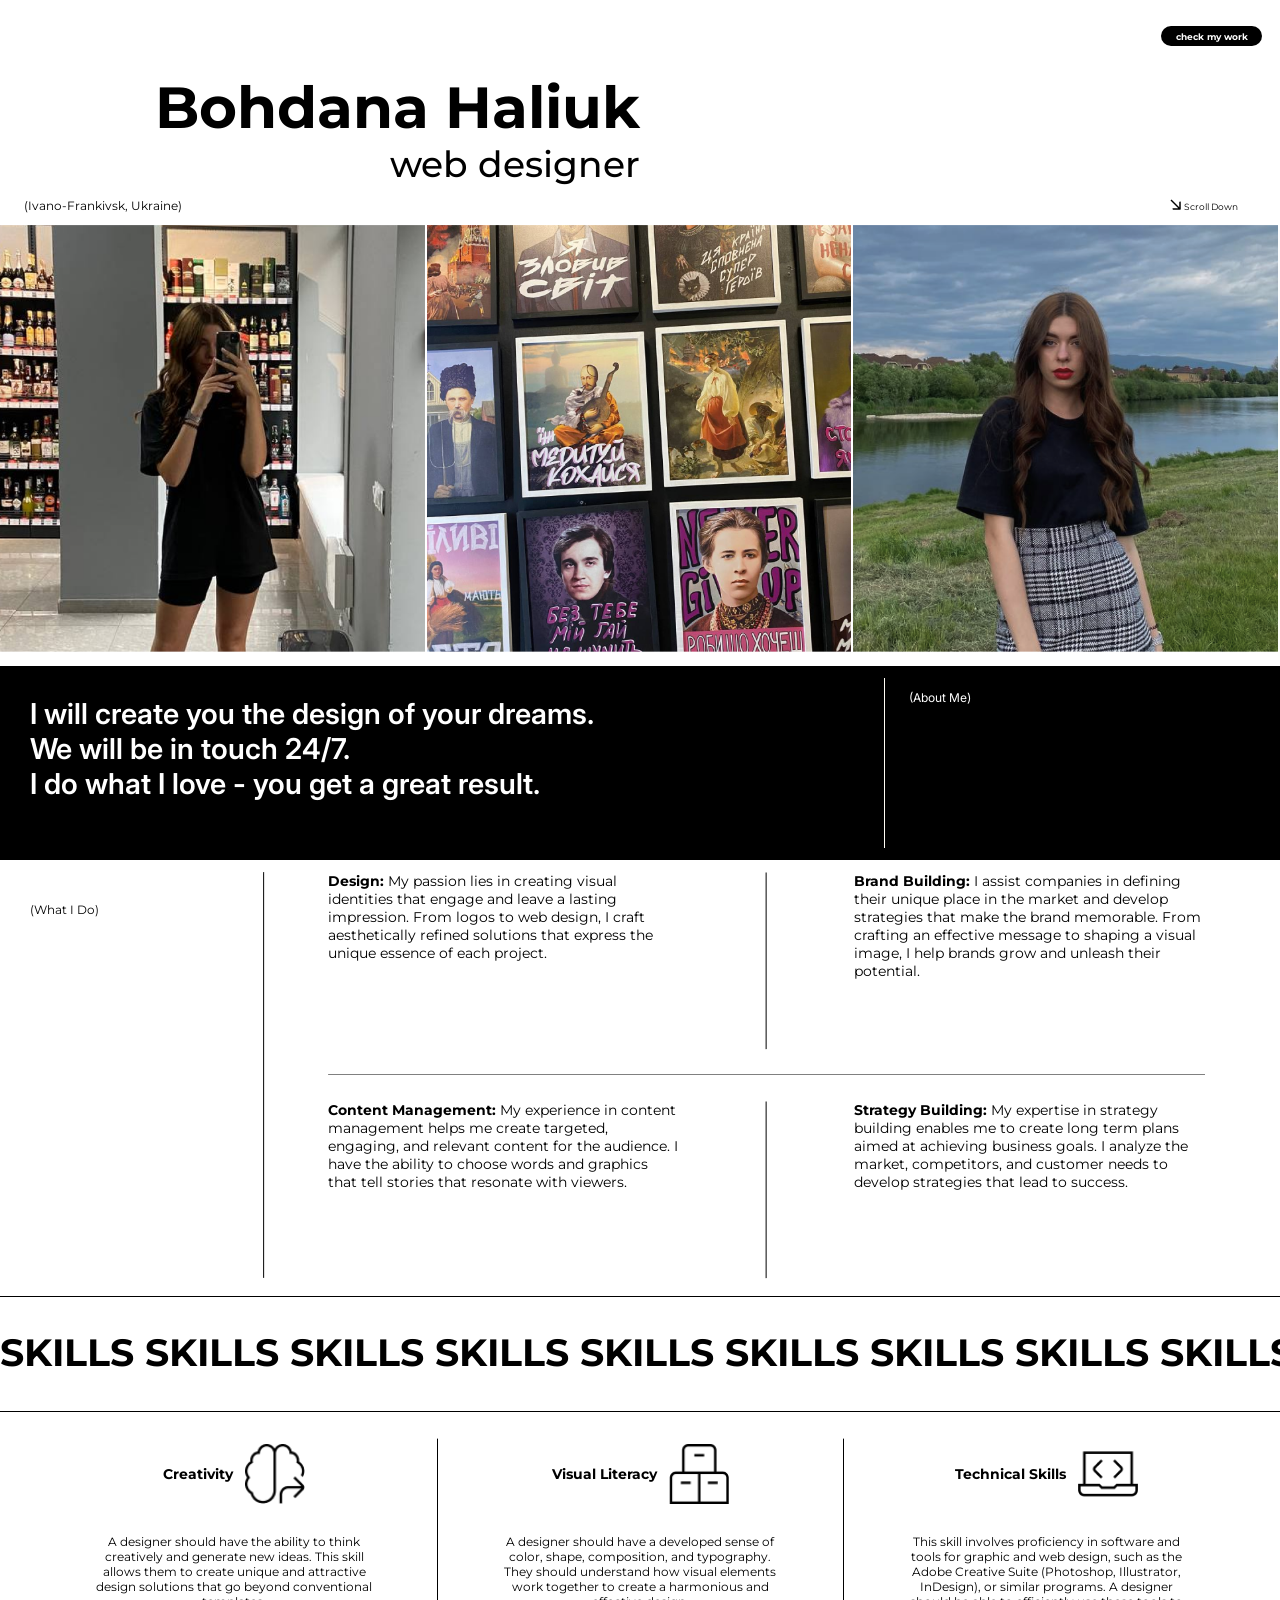
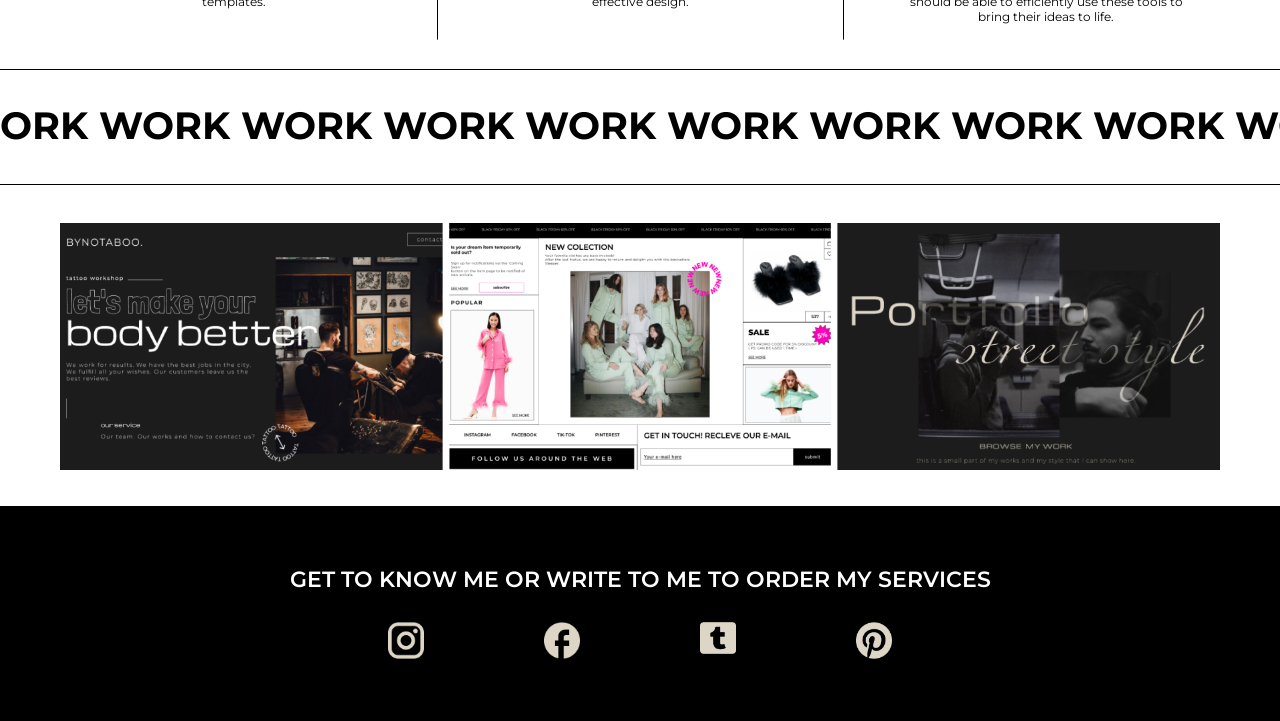
==== portfolioB/index.html @ 33852332 "portfolio first commit" ====
<!DOCTYPE html>
<html lang="en">
  <head>
    <meta charset="UTF-8" />
    <meta name="viewport" content="width=device-width, initial-scale=1.0" />
    <title>Document</title>
    <link
      href="https://fonts.googleapis.com/css2?family=Inter:wght@400;600&family=Montserrat:wght@400;500;600;700&display=swap"
      rel="stylesheet"
    />
    <link rel="stylesheet" href="./style.css" />
  </head>
  <body>
    <header>
      <a href="#work" class="check_btn">check my work</a>
    </header>
    <main>
      <section class="first_page">
        <div>
          <div class="title">Bohdana Haliuk</div>
          <div class="subtitle">web designer</div>
          <div class="bottom_row">
            <div class="location">(Ivano-Frankivsk, Ukraine)</div>
            <a href="#sp" class="scroll_btn">Scroll Down</a>
          </div>
        </div>
        <div class="photo_container">
          <img src="./img/Rectangle 1.png" alt="img1" />
          <img src="./img/Rectangle 2.png" id="img2" alt="img2" />
          <img src="./img/Rectangle 3.png" alt="img3" />
        </div>
        <div class="about_me">
          <div class="about_me_text">
            I will create you the design of your dreams. <br />We will be in
            touch 24/7. <br />
            I do what I love - you get a great result.
          </div>
          <img src="./img/Line 1.png" class="v_line" alt="" />
          <div class="about_me_title">(About Me)</div>
        </div>
      </section>
      <section class="second_page" id="sp">
        <div class="container_pg2">
          <div class="what_i_do">(What I Do)</div>
          <img src="./img/Line 3.png" alt="" />
          <div class="wid_text_box">
            <div class="wid_tb_row_1">
              <div class="row_text">
                <span>Design:</span> My passion lies in creating visual
                identities that engage and leave a lasting impression. From
                logos to web design, I craft aesthetically refined solutions
                that express the unique essence of each project.
              </div>
              <img src="./img/Line 5.png" alt="" />
              <div class="row_text">
                <span>Brand Building:</span> I assist companies in defining
                their unique place in the market and develop strategies that
                make the brand memorable. From crafting an effective message to
                shaping a visual image, I help brands grow and unleash their
                potential.
              </div>
            </div>
            <img src="./img/Line 4.png" class="line4" alt="" />
            <div class="wid_tb_row_2">
              <div class="row_text">
                <span>Content Management:</span> My experience in content
                management helps me create targeted, engaging, and relevant
                content for the audience. I have the ability to choose words and
                graphics that tell stories that resonate with viewers.
              </div>
              <img src="./img/Line 5.png" alt="" />
              <div class="row_text">
                <span>Strategy Building:</span> My expertise in strategy
                building enables me to create long term plans aimed at achieving
                business goals. I analyze the market, competitors, and customer
                needs to develop strategies that lead to success.
              </div>
            </div>
          </div>
        </div>
        <img src="./img/Line 7.png" class="line7" alt="" />
      </section>
      <section class="third_page">
        <div class="word_line">
          SKILLS SKILLS SKILLS SKILLS SKILLS SKILLS SKILLS SKILLS SKILLS SKILLS
          SKILLS SKILLS
        </div>
        <img src="./img/Line 7.png" class="line7" alt="" />
        <div class="container_pg3">
          <div class="card">
            <div class="card_title" id="ct1">Creativity</div>
            <div class="card_text">
              A designer should have the ability to think creatively and
              generate new ideas. This skill allows them to create unique and
              attractive design solutions that go beyond conventional templates.
            </div>
          </div>
          <img src="./img/Line 10.png" alt="" />
          <div class="card">
            <div class="card_title" id="ct2">Visual Literacy</div>
            <div class="card_text">
              A designer should have a developed sense of color, shape,
              composition, and typography. They should understand how visual
              elements work together to create a harmonious and effective
              design.
            </div>
          </div>
          <img src="./img/Line 10.png" alt="" />
          <div class="card">
            <div class="card_title" id="ct3">Technical Skills</div>
            <div class="card_text">
              This skill involves proficiency in software and tools for graphic
              and web design, such as the Adobe Creative Suite (Photoshop,
              Illustrator, InDesign), or similar programs. A designer should be
              able to efficiently use these tools to bring their ideas to life.
            </div>
          </div>
        </div>
        <img src="./img/Line 7.png" class="line7" alt="" />
      </section>
      <section class="last_page">
        <div class="word_line">
          ORK WORK WORK WORK WORK WORK WORK WORK WORK WORK WORK WORK WORK WORK
        </div>
        <img src="./img/Line 7.png" class="line7" alt="" />
        <div class="container_pg4" id="work">
          <img src="./img/Rectangle 4.png" alt="" />
          <img src="./img/Rectangle 5.png" alt="" />
          <img src="./img/Rectangle 6.png" alt="" />
        </div>
      </section>
    </main>
    <footer>
      <div class="footer_title">
        Get to know me or write to me to order my services
      </div>
      <ul class="footer_list">
        <li>
          <a href="https://www.instagram.com/"
            ><img src="./img/Vector.png" alt=""
          /></a>
        </li>
        <li>
          <a href="https://www.facebook.com/"
            ><img src="./img/Vector-2.png" alt=""
          /></a>
        </li>
        <li>
          <a href="https://www.tumblr.com/"
            ><img src="./img/Vector-3.png" alt=""
          /></a>
        </li>
        <li>
          <a href="https://www.pinterest.com/"
            ><img src="./img/Vector-4.png" alt=""
          /></a>
        </li>
      </ul>
    </footer>
  </body>
</html>
---- portfolioB/style.css ----
html {
  font-size: 6px;
  font-family: Montserrat;
  font-weight: 400;
  scroll-behavior: smooth;
}

body {
  width: 100%;
}

* {
  box-sizing: border-box;
  margin: 0;
  padding: 0;
}

a {
  text-decoration: none;
  color: white;
}

header {
  height: 8vh;
  padding: 0 3rem;
  display: flex;
  justify-content: end;
  align-items: center;
}

.check_btn {
  border-radius: 15px;
  padding: 0.7rem 2.4rem;
  background-color: black;
  font-weight: 700;
  font-size: 1.5rem;
}

.title {
  width: 50%;
  text-align: end;
  font-size: 9.6rem;
  font-weight: 700;
}

.subtitle {
  width: 50%;
  font-size: 6rem;
  font-weight: 500;
  text-align: end;
}

.bottom_row {
  padding: 2rem 4rem;
  font-size: 2rem;
  display: flex;
  justify-content: space-between;
  align-items: center;
}

a.scroll_btn {
  font-size: 1.5rem;
  color: black;
  margin-right: 3rem;
}

a.scroll_btn::before {
  content: url(./img/Arrow\ 1.png);
  margin-right: 3px;
}

.photo_container {
  width: 100%;
}

.photo_container img {
  width: 33.17%;
  min-width: 250px;
  margin-bottom: 2rem;
  /* margin: 4.5rem 0; */
}

/* #img2{
  width: 33.5%;
} */

.about_me {
  display: flex;
  padding: 2rem 5rem;
  background-color: black;
  color: white;
}

.about_me_text {
  font-size: 4.8rem;
  width: 70%;
  font-family: Inter;
  font-weight: 600;
  padding: 3rem 0;
}

.about_me_title {
  font-size: 2rem;
  font-family: Inter;
  width: 20%;
  padding-left: 4rem;
  padding-top: 2rem;
}

.container_pg2 {
  display: flex;
  padding: 2rem;
  height: fit-content;
}

.wid_text_box {
  width: 70%;
  margin: 0 5%;
}

.wid_text_box > div {
  display: flex;
  justify-content: space-between;
}

.row_text {
  width: 40%;
  font-size: 2.4rem;
}

.line4 {
  width: 100%;
  margin: 4rem 0;
}

.what_i_do {
  width: 20%;
  font-size: 2rem;
  padding: 5rem 0 0 3rem;
}

.line3 {
  height: 70%;
}

.row_text > span {
  font-weight: 700;
}

.line7 {
  width: 100%;
}

.word_line {
  width: 100%;
  display: block;
  overflow: hidden;
  font-size: 6.4rem;
  font-weight: 700;
  margin: 5rem 0;
  text-wrap: nowrap;
}

.container_pg3 {
  display: flex;
  justify-content: space-between;
  padding: 4rem 10rem;
}
.card {
  width: 30%;
  text-align: center;
  padding: 1rem 5rem;
}
.card_title {
  font-size: 2.4rem;
  font-weight: 700;
  margin-bottom: 5rem;
  display: flex;
  align-items: center;
  justify-content: center;
}
.card_text {
  font-size: 2rem;
}

#ct1::after {
  background-image: url("./img/creative_icon.png");
  background-size: 60px 60px;
  display: inline-block;
  width: 60px;
  height: 60px;
  content: "";
  margin-left: 2rem;
}

#ct2::after {
  background-image: url("./img/visual_icon.png");
  background-size: 60px 60px;
  display: inline-block;
  width: 60px;
  height: 60px;
  content: "";
  margin-left: 2rem;
}

#ct3::after {
  background-image: url("./img/technical_icon.png");
  background-size: 60px 60px;
  display: inline-block;
  width: 60px;
  height: 60px;
  content: "";
  margin-left: 2rem;
}

.container_pg4 {
  display: flex;
  justify-content: space-between;
  padding: 6rem 10rem;
}

.container_pg4 > img {
  width: 33%;
}

footer {
  background-color: black;
  padding: 10rem 20rem;
  color: white;
}

.footer_title {
  font-size: 3.6rem;
  font-weight: 600;
  text-transform: uppercase;
  text-align: center;
}

.footer_list {
  list-style-type: none;
  display: flex;
  width: 60%;
  justify-content: space-around;
  margin: 0 auto;
  padding: 5rem 0 0 0;
}

.footer_list img {
  width: 6rem;
  transition: all 0.3s linear;
}

.footer_list img:hover {
  width: 7rem;
}

@media screen and (min-width: 1400px) {
  html {
    font-size: 8px;
  }
}

@media screen and (max-width: 768px) {
  html {
    font-size: 3px;
  }

  .check_btn {
    font-size: 2rem;
  }

  .title {
    width: 60%;
    font-size: 7rem;
  }

  .subtitle {
    width: 60%;
    font-size: 4.5rem;
  }

  .location {
    font-size: 3rem;
  }

  a.scroll_btn {
    font-size: 3rem;
  }

  .photo_container img {
    min-width: 0;
  }

  .about_me {
    height: 20vh;
  }

  .about_me_text {
    font-size: 3.5rem;
    padding: 5rem;
  }

  .v_line {
    height: 80%;
    margin: auto 0;
  }

  .about_me_title {
    padding-top: 5rem;
  }

  .container_pg2 {
    height: 47vh;
    padding: 5rem 2rem;
  }

  .wid_text_box{
    margin: auto 5%;
  }

  .wid_text_box > div {
    flex-direction: column;
  }

  .wid_text_box > div > img {
    height: 1px;
    margin: 4rem 0;
  }

  .row_text {
    width: 100%;
    margin: 0 auto;
  }

  .container_pg2 > img {
    height: 70%;
    margin: auto 0;
  }

  .what_i_do {
    padding: 0;
    margin: auto 0;
    padding-left: 3rem;
    font-size: 2.5rem;
  }

  .container_pg3 {
    flex-direction: column;
  }

  .container_pg3 > img {
    height: 1px;
    margin: 3rem 0;
  }

  .card {
    width: 100%;
  }

  .line7 {
    width: 80%;
    margin: 0 10%;
  }

  .container_pg4 {
    flex-direction: column;
  }

  .container_pg4 > img {
    width: 60%;
    margin: 2rem auto;
  }

  #ct1::after {
    background-size: 20px 20px;
    width: 20px;
    height: 20px;
  }

  #ct2::after {
    background-size: 20px 20px;
    width: 20px;
    height: 20px;
  }

  #ct3::after {
    background-size: 20px 20px;
    width: 20px;
    height: 20px;
  }
}
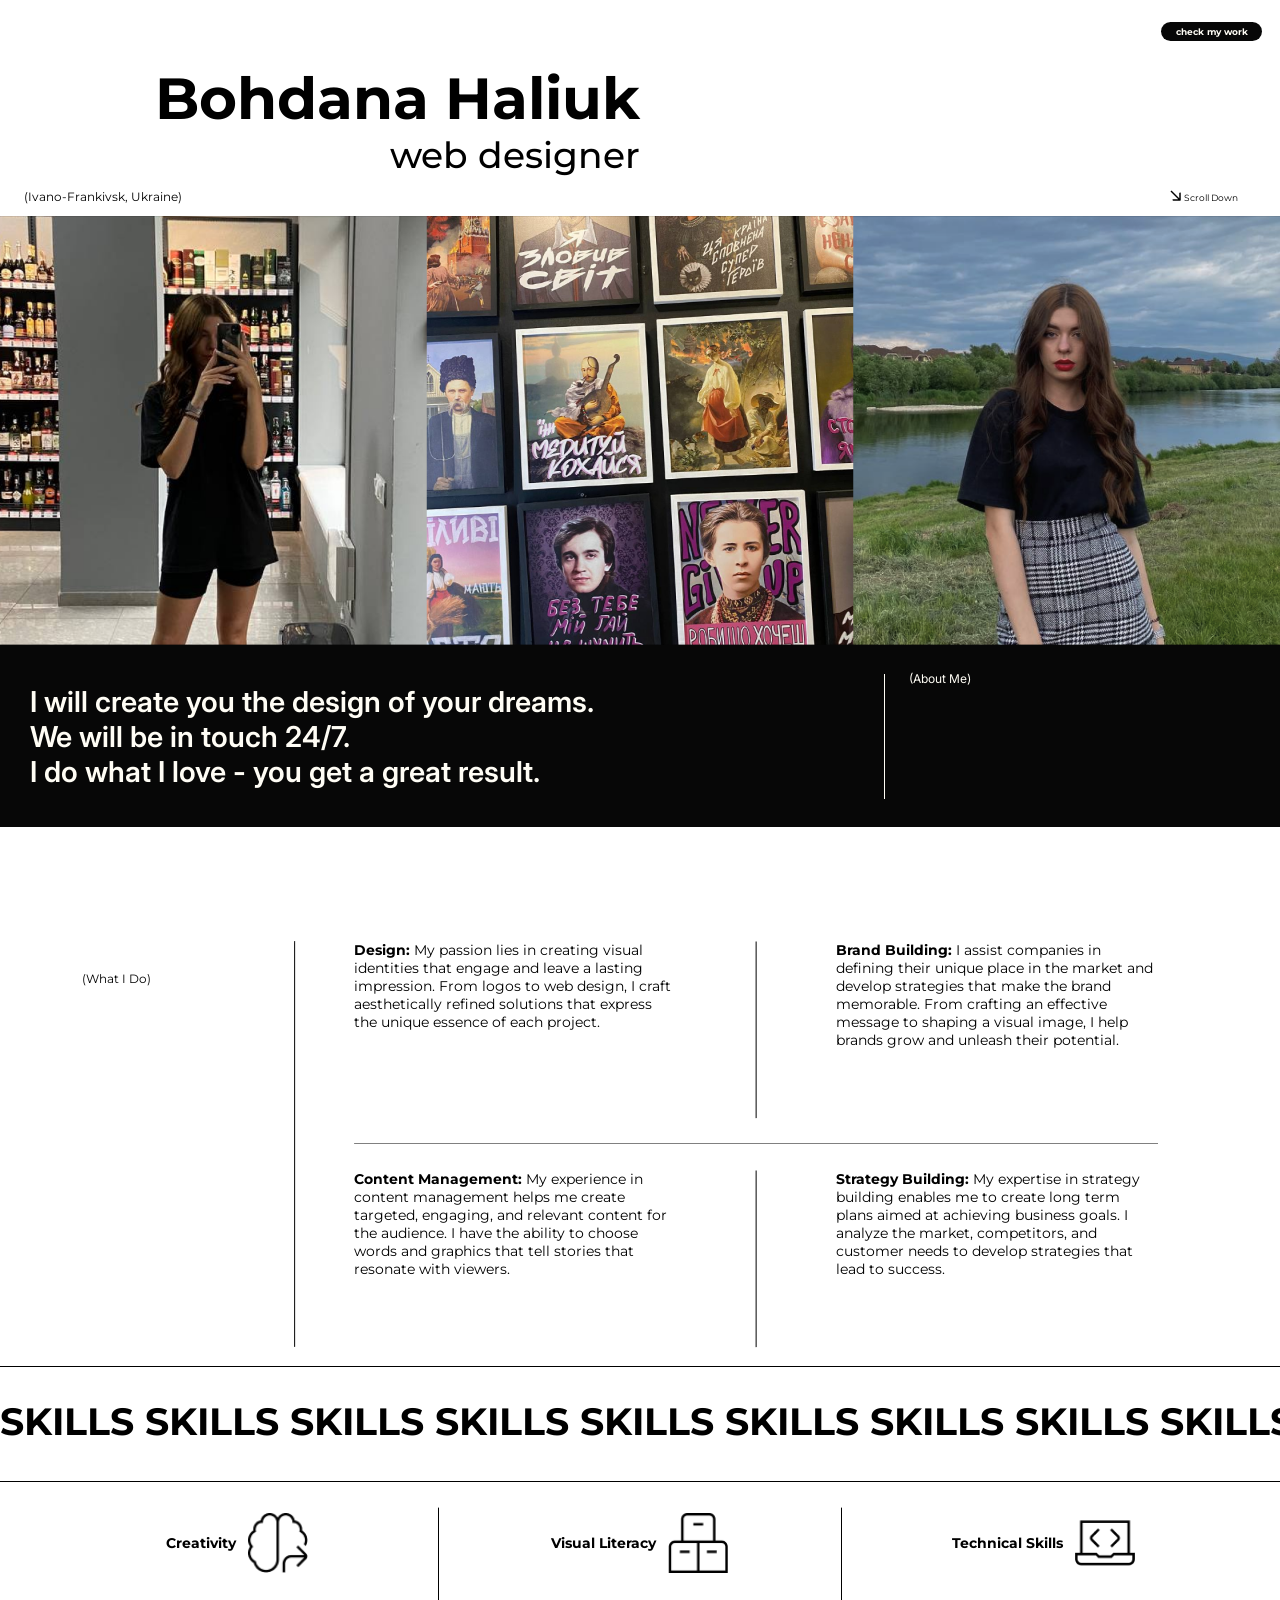
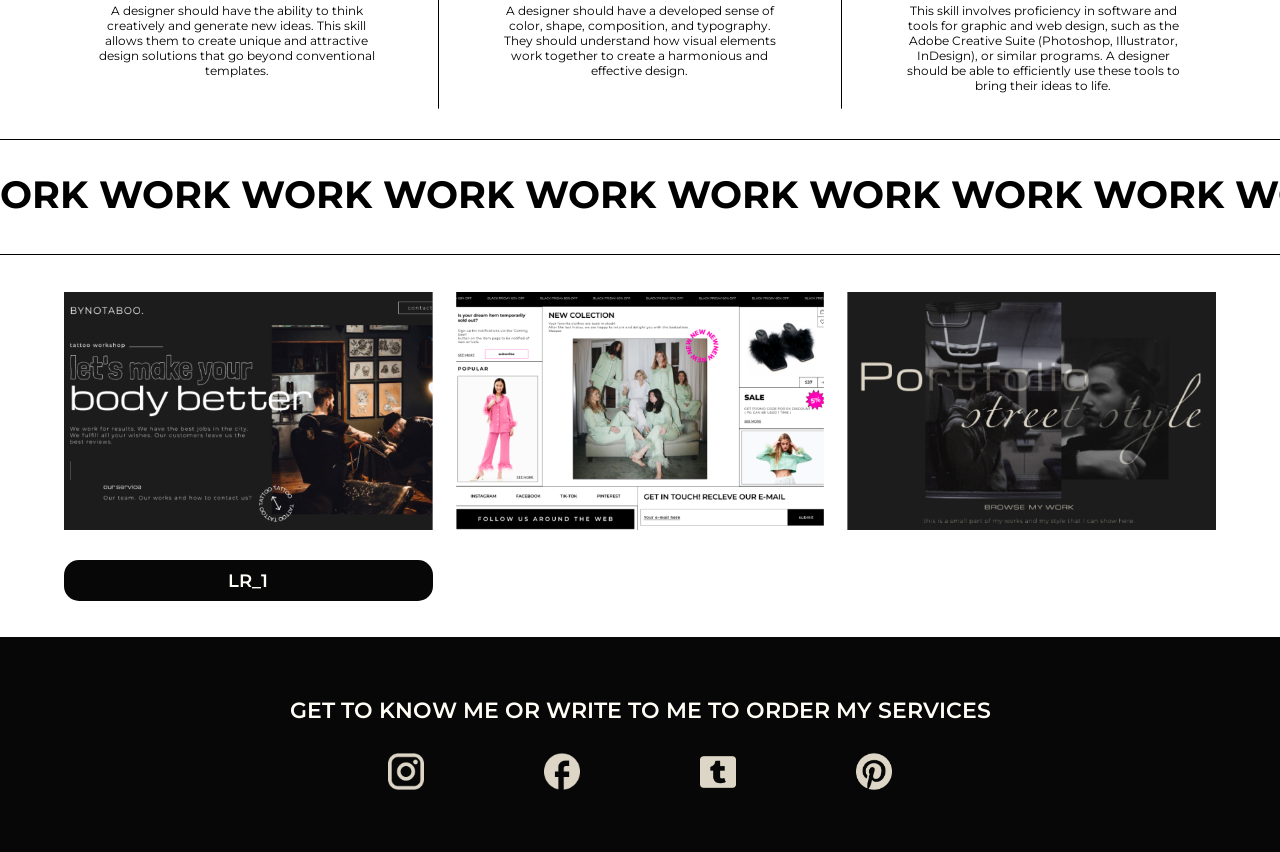
==== commit 23c40038: "portfolio commit 2" ====
--- a/portfolioB/index.html
+++ b/portfolioB/index.html
@@ -25,9 +25,7 @@
           </div>
         </div>
         <div class="photo_container">
-          <img src="./img/Rectangle 1.png" alt="img1" />
-          <img src="./img/Rectangle 2.png" id="img2" alt="img2" />
-          <img src="./img/Rectangle 3.png" alt="img3" />
+          <img src="./img/Photo.png" alt="" />
         </div>
         <div class="about_me">
           <div class="about_me_text">
@@ -40,6 +38,7 @@
         </div>
       </section>
       <section class="second_page" id="sp">
+        <img src="./img/Line 7.png" class="line7" id="mobile_line" alt="" />
         <div class="container_pg2">
           <div class="what_i_do">(What I Do)</div>
           <img src="./img/Line 3.png" alt="" />
@@ -124,9 +123,31 @@
         </div>
         <img src="./img/Line 7.png" class="line7" alt="" />
         <div class="container_pg4" id="work">
-          <img src="./img/Rectangle 4.png" alt="" />
-          <img src="./img/Rectangle 5.png" alt="" />
-          <img src="./img/Rectangle 6.png" alt="" />
+          <div>
+            <img src="./img/Rectangle 4.png" alt="" />
+            <img src="./img/Rectangle 5.png" alt="" />
+            <img src="./img/Rectangle 6.png" alt="" />
+          </div>
+          <div class="work_list_box">
+            <div class="topnav">
+              <a href="#home" class="work_name">LR_1</a>
+              <div id="myLinks">
+                <a href="https://bogdanahliuk.github.io/LR1/1.html">LR 1.1</a>
+                <a href="https://bogdanahliuk.github.io/LR1/2.html">LR 1.2</a>
+                <a href="https://bogdanahliuk.github.io/LR1/3.html">LR 1.3</a>
+                <a href="https://bogdanahliuk.github.io/LR1/4.html">LR 1.4</a>
+                <a href="https://bogdanahliuk.github.io/LR1/5.html">LR 1.5</a>
+                <a href="https://bogdanahliuk.github.io/LR1/6.html">LR 1.6</a>
+                <a href="https://bogdanahliuk.github.io/LR1/7.html">LR 1.7</a>
+                <a href="https://bogdanahliuk.github.io/LR1/8.html">LR 1.8</a>
+              </div>
+              <a
+                href="javascript:void(0);"
+                class="icon"
+                onclick="myFunction()"
+              ></a>
+            </div>
+          </div>
         </div>
       </section>
     </main>
@@ -157,5 +178,6 @@
         </li>
       </ul>
     </footer>
+    <script src="./script.js"></script>
   </body>
-</html>+</html>
--- a/portfolioB/style.css
+++ b/portfolioB/style.css
@@ -17,21 +17,25 @@
 
 a {
   text-decoration: none;
-  color: white;
+  color: #fffdf5;
 }
 
 header {
-  height: 8vh;
+  height: 7vh;
   padding: 0 3rem;
   display: flex;
   justify-content: end;
   align-items: center;
+}
+
+.first_page {
+  height: 92vh;
 }
 
 .check_btn {
   border-radius: 15px;
   padding: 0.7rem 2.4rem;
-  background-color: black;
+  background-color: #070707;
   font-weight: 700;
   font-size: 1.5rem;
 }
@@ -71,12 +75,14 @@
 
 .photo_container {
   width: 100%;
+  background-color: #070707;
+  max-height: 55vh;
+  overflow: hidden;
 }
 
 .photo_container img {
-  width: 33.17%;
+  width: 100%;
   min-width: 250px;
-  margin-bottom: 2rem;
   /* margin: 4.5rem 0; */
 }
 
@@ -87,8 +93,9 @@
 .about_me {
   display: flex;
   padding: 2rem 5rem;
-  background-color: black;
-  color: white;
+  background-color: #070707;
+  color: #fffdf5;
+  height: 20vh;
 }
 
 .about_me_text {
@@ -97,6 +104,7 @@
   font-family: Inter;
   font-weight: 600;
   padding: 3rem 0;
+  margin: auto 0;
 }
 
 .about_me_title {
@@ -107,10 +115,16 @@
   padding-top: 2rem;
 }
 
+.v_line {
+  height: 80%;
+  margin: auto 0;
+}
+
 .container_pg2 {
   display: flex;
-  padding: 2rem;
+  padding: 2rem 5%;
   height: fit-content;
+  margin-top: 5rem;
 }
 
 .wid_text_box {
@@ -149,6 +163,10 @@
 
 .line7 {
   width: 100%;
+}
+
+#mobile_line {
+  opacity: 0;
 }
 
 .word_line {
@@ -164,7 +182,7 @@
 .container_pg3 {
   display: flex;
   justify-content: space-between;
-  padding: 4rem 10rem;
+  padding: 4rem 5%;
 }
 .card {
   width: 30%;
@@ -214,19 +232,23 @@
 }
 
 .container_pg4 {
+  padding: 6rem 5%;
+}
+
+.container_pg4 > div {
+  width: 100%;
   display: flex;
   justify-content: space-between;
-  padding: 6rem 10rem;
-}
-
-.container_pg4 > img {
-  width: 33%;
+}
+
+.container_pg4 img {
+  width: 32%;
 }
 
 footer {
-  background-color: black;
+  background-color: #070707;
   padding: 10rem 20rem;
-  color: white;
+  color: #fffdf5;
 }
 
 .footer_title {
@@ -241,6 +263,7 @@
   display: flex;
   width: 60%;
   justify-content: space-around;
+  align-items: center;
   margin: 0 auto;
   padding: 5rem 0 0 0;
 }
@@ -254,9 +277,87 @@
   width: 7rem;
 }
 
-@media screen and (min-width: 1400px) {
+/* The container must be positioned relative: */
+.custom-select {
+  position: relative;
+  font-family: Arial;
+}
+
+.custom-select select {
+  display: none; /*hide original SELECT element: */
+}
+
+.select-selected {
+  background-color: #070707;
+}
+
+.work_list_box {
+  margin-top: 5rem;
+}
+
+.topnav {
+  width: 32%;
+  overflow: hidden;
+  background-color: #070707;
+  position: relative;
+  z-index: 2;
+  border-radius: 15px;
+}
+
+/* Hide the links inside the navigation menu (except for logo/home) */
+.topnav #myLinks {
+  display: none;
+  position: relative;
+  z-index: 10;
+}
+
+/* Style navigation menu links */
+.topnav a {
+  color: #fffdf5;
+  padding: 1.6rem 0.9rem;
+  text-decoration: none;
+  font-size: 3rem;
+  display: block;
+  font-weight: 600;
+}
+
+/* Style the hamburger menu */
+.topnav a.icon {
+  background: transparent;
+  display: block;
+  position: absolute;
+  right: 0;
+  top: 0;
+  width: 100%;
+  height: 100%;
+  padding-top: 0.5rem;
+  padding-bottom: 0.5rem;
+}
+
+.topnav a.icon img {
+  width: 1.4rem;
+  height: 1.4rem;
+}
+
+/* Style the active link (or home/logo) */
+.work_name {
+  background-color: #070707;
+  color: #fffdf5;
+  text-align: center;
+}
+
+#myLinks a:hover {
+  background-color: #fffdf5;
+  color: #070707;
+  border: 1px solid #070707;
+}
+
+@media screen and (min-width: 1500px) {
   html {
-    font-size: 8px;
+    font-size: 7px;
+  }
+  header {
+    height: 8vh;
   }
 }
 
@@ -292,7 +393,7 @@
   }
 
   .about_me {
-    height: 20vh;
+    height: 10vh;
   }
 
   .about_me_text {
@@ -311,10 +412,10 @@
 
   .container_pg2 {
     height: 47vh;
-    padding: 5rem 2rem;
-  }
-
-  .wid_text_box{
+    padding: 5rem 5%;
+  }
+
+  .wid_text_box {
     margin: auto 5%;
   }
 
@@ -330,11 +431,16 @@
   .row_text {
     width: 100%;
     margin: 0 auto;
+    font-size: 3.5rem;
   }
 
   .container_pg2 > img {
     height: 70%;
     margin: auto 0;
+  }
+
+  #mobile_line {
+    opacity: 1;
   }
 
   .what_i_do {
@@ -357,18 +463,36 @@
     width: 100%;
   }
 
+  .card_text {
+    font-size: 3rem;
+  }
+
+  .card_title {
+    font-size: 3.4rem;
+  }
+
   .line7 {
-    width: 80%;
-    margin: 0 10%;
-  }
-
-  .container_pg4 {
+    width: 90%;
+    margin: 0 5%;
+  }
+
+  .container_pg4 div {
     flex-direction: column;
   }
 
-  .container_pg4 > img {
-    width: 60%;
-    margin: 2rem auto;
+  .container_pg4 img {
+    width: 100%;
+    margin: 2rem 0;
+  }
+
+  .topnav {
+    width: 100%;
+    border-radius: 10px;
+  }
+
+  .topnav a {
+    text-align: center;
+    font-size: 3.5rem;
   }
 
   #ct1::after {
@@ -388,4 +512,37 @@
     width: 20px;
     height: 20px;
   }
-}
+
+  .first_page {
+    height: 35vh;
+  }
+}
+
+@media screen and (max-width: 389px) {
+  .about_me {
+    height: 20vh;
+  }
+
+  .container_pg2 {
+    height: 80vh;
+  }
+
+  .first_page {
+    height: 50vh;
+  }
+
+  .container_pg4 img {
+    width: 100%;
+    margin: 2rem 0;
+  }
+
+  .topnav {
+    width: 100%;
+    border-radius: 10px;
+  }
+
+  .topnav a {
+    text-align: center;
+    font-size: 3.5rem;
+  }
+}
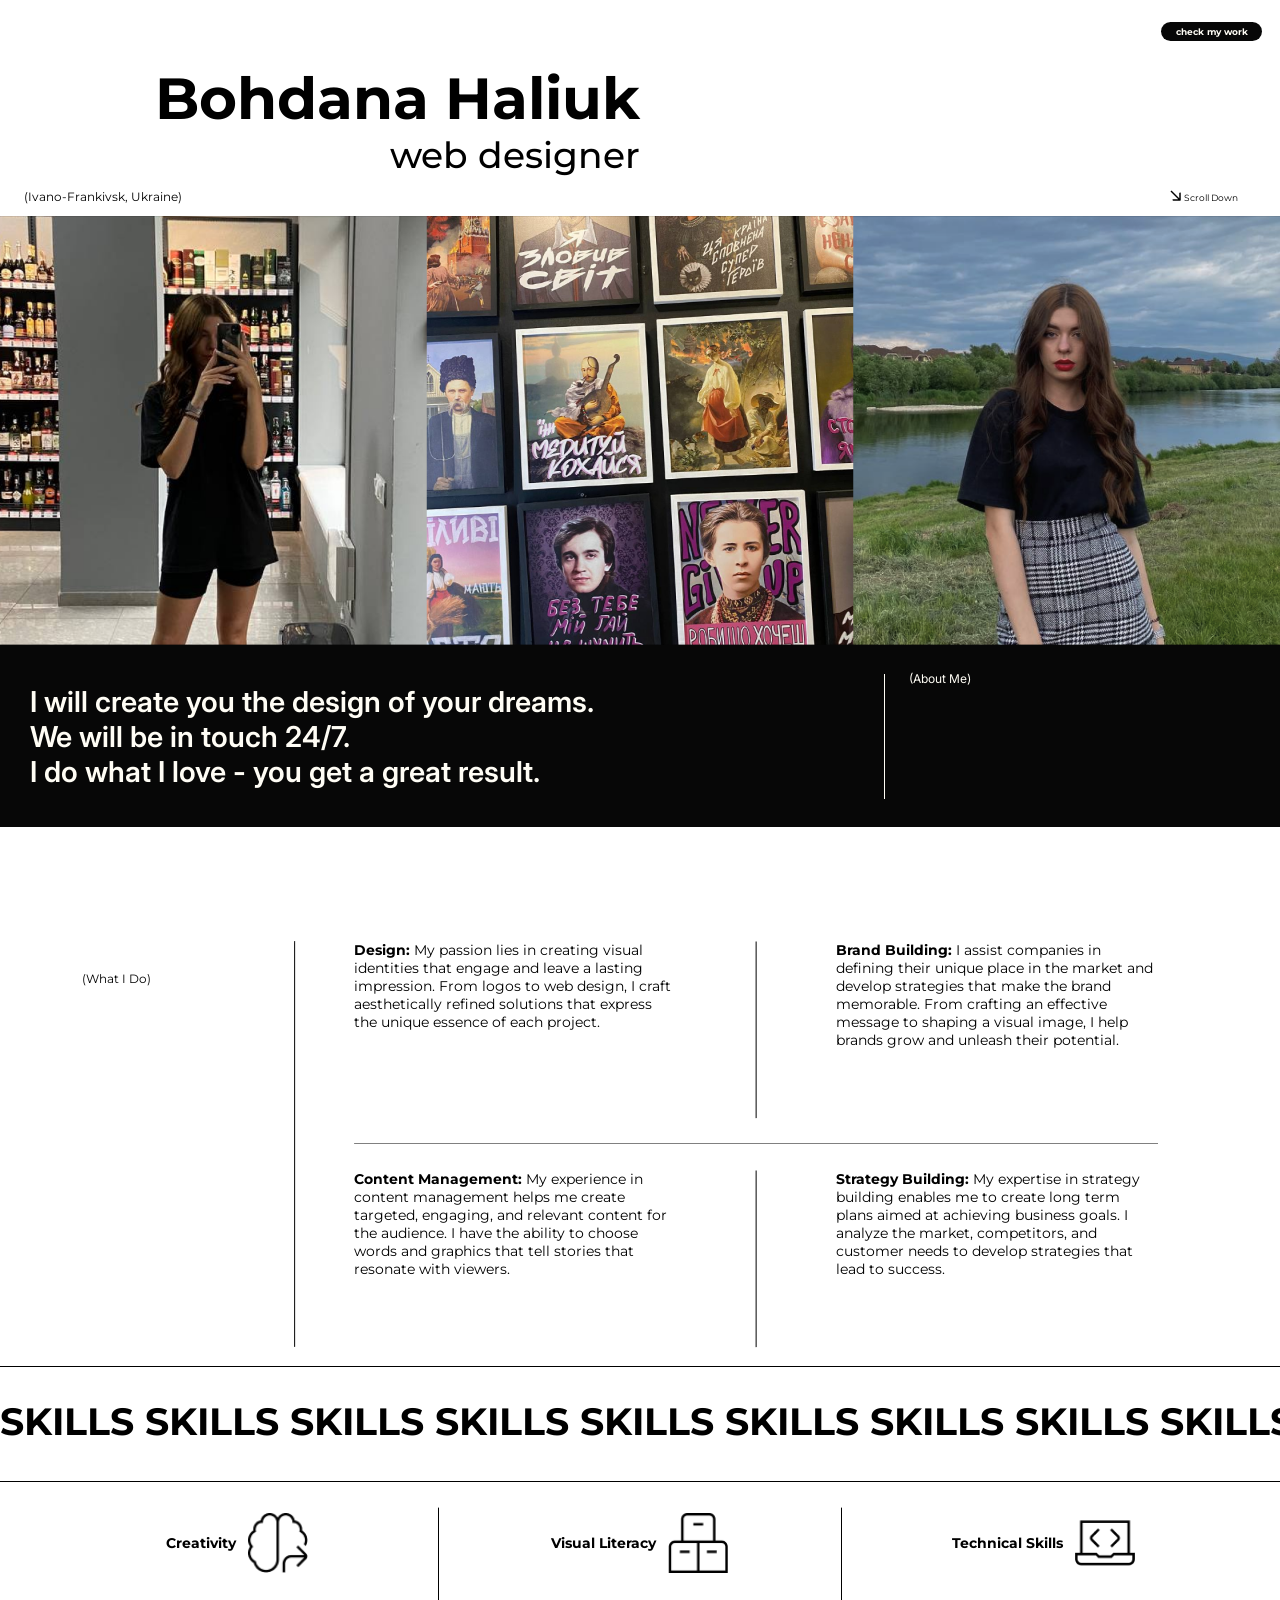
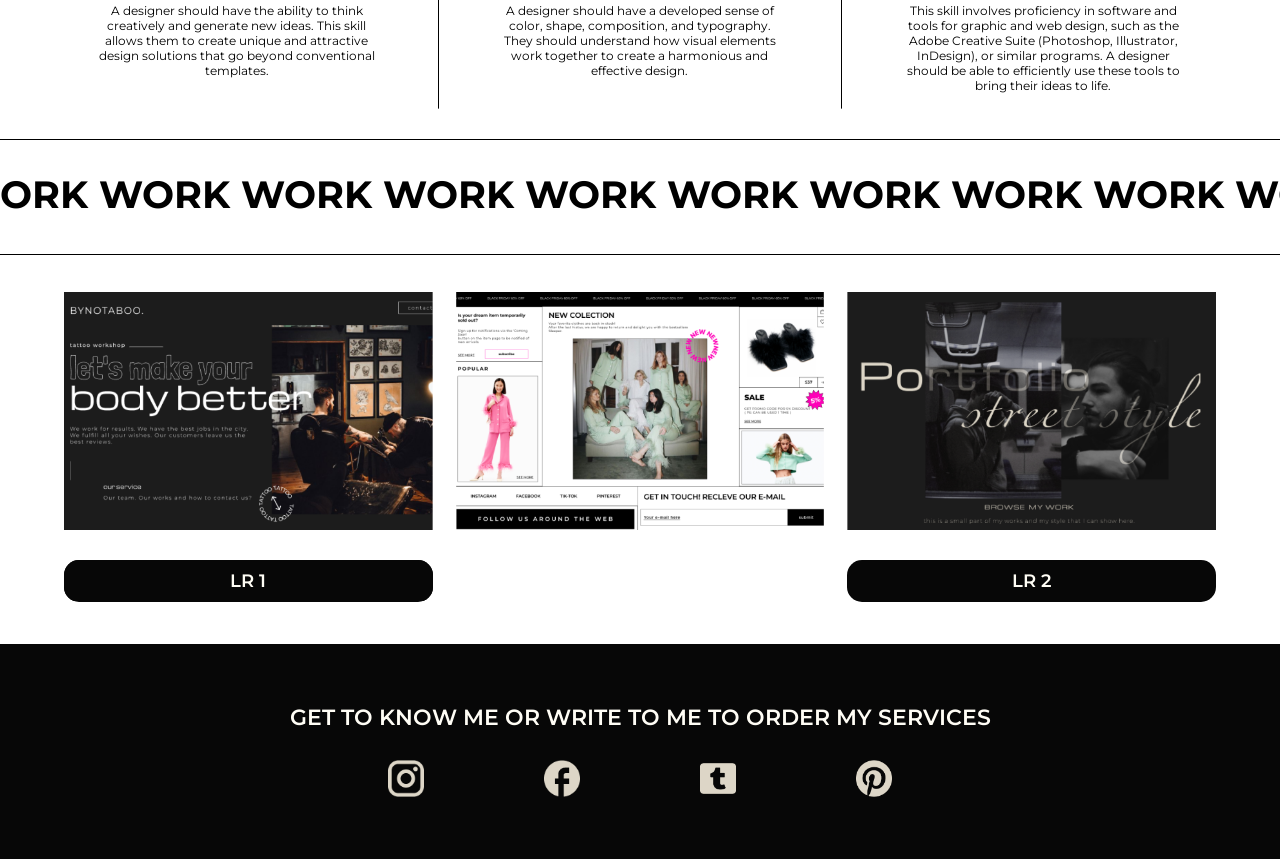
==== commit 564561f7: "portfolio commit 3" ====
--- a/portfolioB/index.html
+++ b/portfolioB/index.html
@@ -130,7 +130,7 @@
           </div>
           <div class="work_list_box">
             <div class="topnav">
-              <a href="#home" class="work_name">LR_1</a>
+              <a href="#home" class="work_name">LR 1</a>
               <div id="myLinks">
                 <a href="https://bogdanahliuk.github.io/LR1/1.html">LR 1.1</a>
                 <a href="https://bogdanahliuk.github.io/LR1/2.html">LR 1.2</a>
@@ -146,6 +146,9 @@
                 class="icon"
                 onclick="myFunction()"
               ></a>
+            </div>
+            <div class="lab_link">
+              <a href="https://bogdanahliuk.github.io/LR2/index.html">LR 2</a>
             </div>
           </div>
         </div>
--- a/portfolioB/style.css
+++ b/portfolioB/style.css
@@ -293,6 +293,9 @@
 
 .work_list_box {
   margin-top: 5rem;
+  display: flex;
+  width: 100%;
+  justify-content: space-between;
 }
 
 .topnav {
@@ -302,6 +305,7 @@
   position: relative;
   z-index: 2;
   border-radius: 15px;
+  margin-bottom: 1rem;
 }
 
 /* Hide the links inside the navigation menu (except for logo/home) */
@@ -334,11 +338,6 @@
   padding-bottom: 0.5rem;
 }
 
-.topnav a.icon img {
-  width: 1.4rem;
-  height: 1.4rem;
-}
-
 /* Style the active link (or home/logo) */
 .work_name {
   background-color: #070707;
@@ -351,6 +350,27 @@
   color: #070707;
   border: 1px solid #070707;
 }
+
+.lab_link {
+  width: 32%;
+  text-align: center;
+  background-color: #070707;
+  color: black;
+  padding: 0 1rem;
+  border-radius: 15px;
+  margin-bottom: 1rem;
+  font-size: 3rem;
+  height: 7rem;
+}
+
+.lab_link > a {
+  display: block;
+  color: #fffdf5;
+  font-weight: 600;
+  padding: 1.6rem 0;
+  text-decoration: none;
+}
+
 
 @media screen and (min-width: 1500px) {
   html {
@@ -516,6 +536,11 @@
   .first_page {
     height: 35vh;
   }
+
+  .lab_link{
+    width: 100%;
+    font-size: 3.5rem;
+  }
 }
 
 @media screen and (max-width: 389px) {
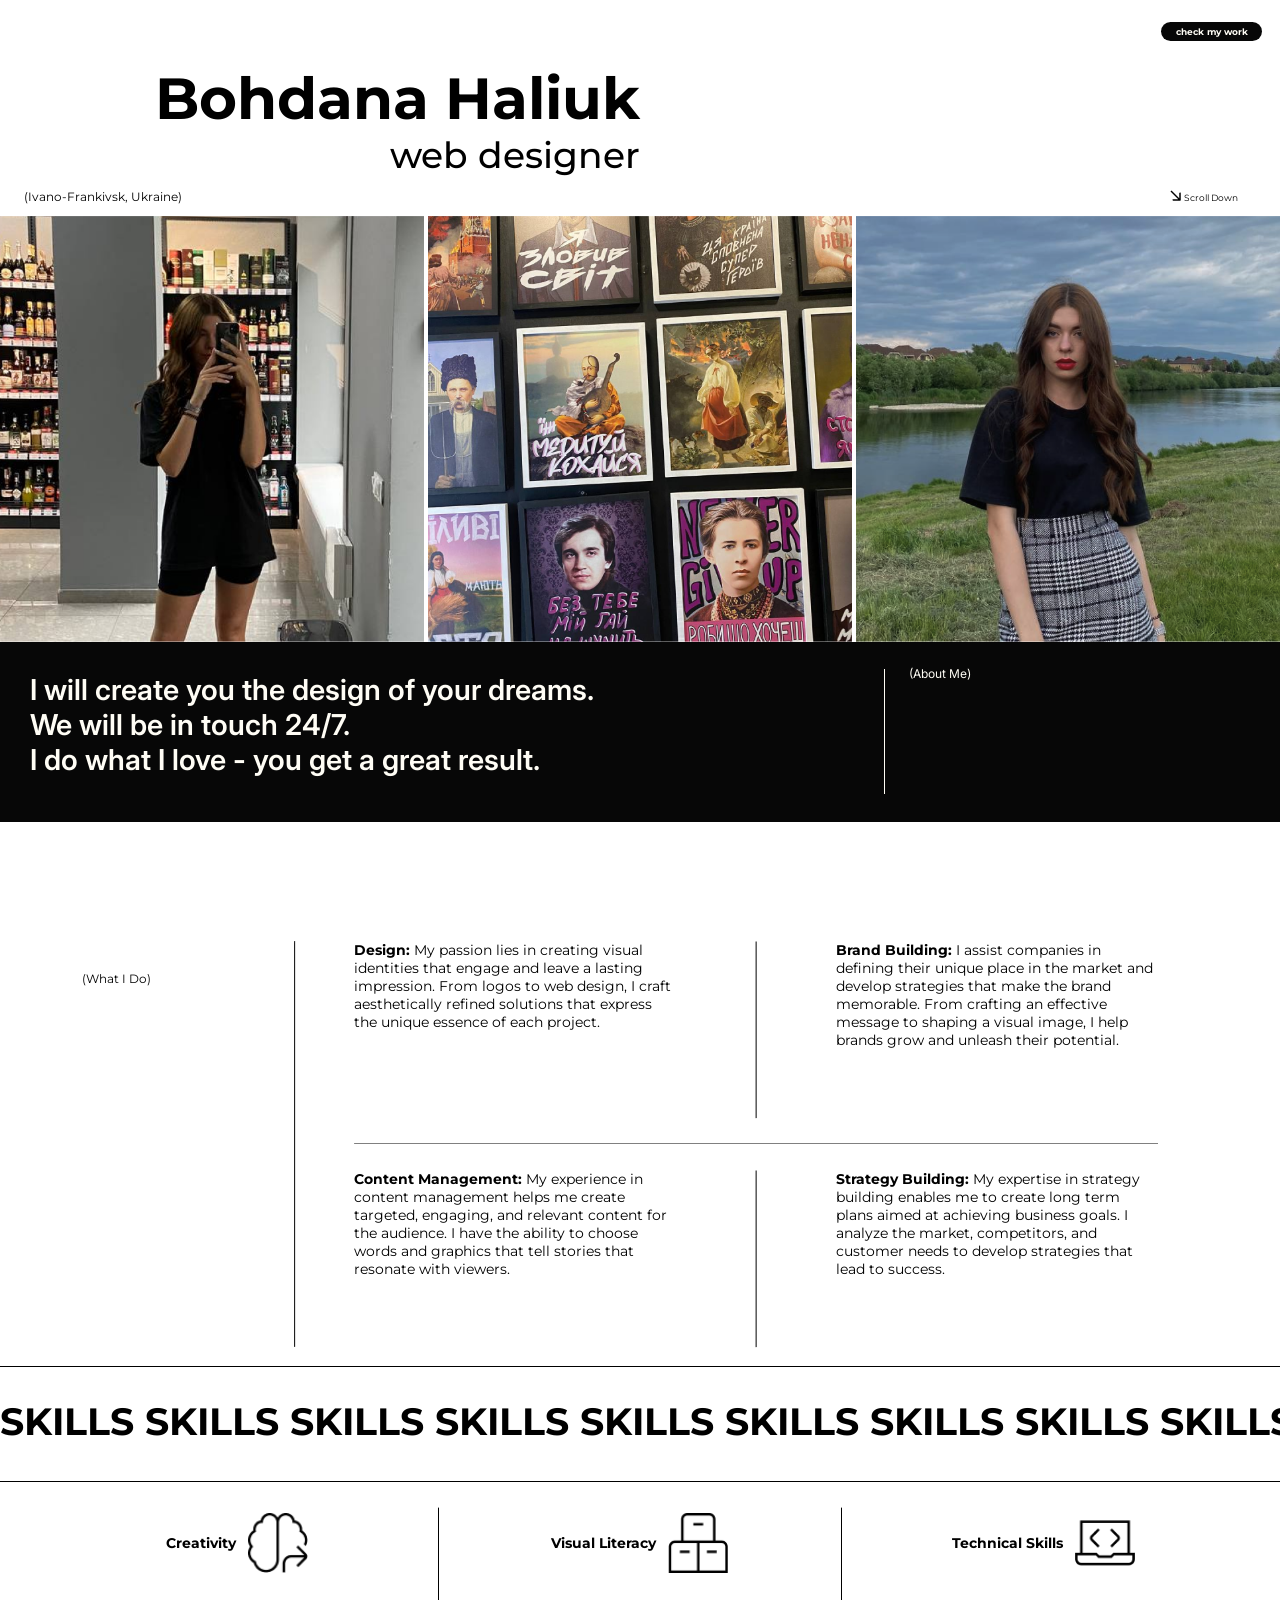
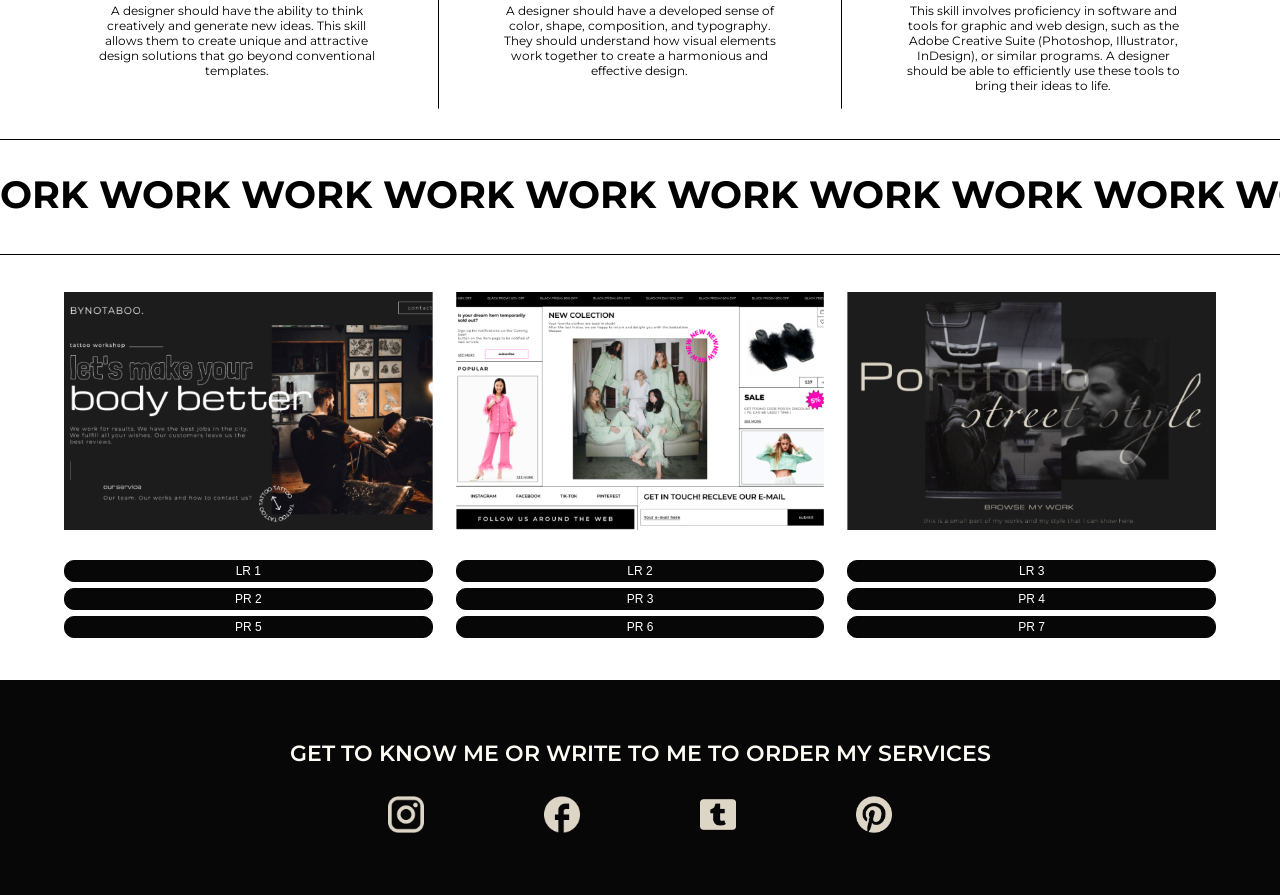
==== commit 7aef511e: "portfolio update" ====
--- a/portfolioB/index.html
+++ b/portfolioB/index.html
@@ -25,7 +25,9 @@
           </div>
         </div>
         <div class="photo_container">
-          <img src="./img/Photo.png" alt="" />
+          <img src="./img/Rectangle 1.png" alt="photo1">
+          <img src="./img/Rectangle 2.png" alt="photo2">
+          <img src="./img/Rectangle 3.png" alt="photo3">
         </div>
         <div class="about_me">
           <div class="about_me_text">
@@ -129,26 +131,95 @@
             <img src="./img/Rectangle 6.png" alt="" />
           </div>
           <div class="work_list_box">
-            <div class="topnav">
-              <a href="#home" class="work_name">LR 1</a>
-              <div id="myLinks">
-                <a href="https://bogdanahliuk.github.io/LR1/1.html">LR 1.1</a>
-                <a href="https://bogdanahliuk.github.io/LR1/2.html">LR 1.2</a>
-                <a href="https://bogdanahliuk.github.io/LR1/3.html">LR 1.3</a>
-                <a href="https://bogdanahliuk.github.io/LR1/4.html">LR 1.4</a>
-                <a href="https://bogdanahliuk.github.io/LR1/5.html">LR 1.5</a>
-                <a href="https://bogdanahliuk.github.io/LR1/6.html">LR 1.6</a>
-                <a href="https://bogdanahliuk.github.io/LR1/7.html">LR 1.7</a>
-                <a href="https://bogdanahliuk.github.io/LR1/8.html">LR 1.8</a>
-              </div>
-              <a
-                href="javascript:void(0);"
-                class="icon"
-                onclick="myFunction()"
-              ></a>
-            </div>
-            <div class="lab_link">
-              <a href="https://bogdanahliuk.github.io/LR2/index.html">LR 2</a>
+            <div class="work_list_row">
+              <div class="list_box">
+                <button class="list_btn" id="list_btn1">LR 1</button>
+                <div class="task_menu active">
+                  <ul>
+                    <li><a href="https://bogdanahliuk.github.io/LR1/1.html">Task 1.1</a></li>
+                    <li><a href="https://bogdanahliuk.github.io/LR1/2.html">Task 1.2</a></li>
+                    <li><a href="https://bogdanahliuk.github.io/LR1/3.html">Task 1.3</a></li>
+                    <li><a href="https://bogdanahliuk.github.io/LR1/4.html">Task 1.4</a></li>
+                    <li><a href="https://bogdanahliuk.github.io/LR1/5.html">Task 1.5</a></li>
+                    <li><a href="https://bogdanahliuk.github.io/LR1/6.html">Task 1.6</a></li>
+                    <li><a href="https://bogdanahliuk.github.io/LR1/7.html">Task 1.7</a></li>
+                    <li><a href="https://bogdanahliuk.github.io/LR1/8.html">Task 1.8</a></li>
+                  </ul>
+                </div>
+              </div>
+              <div class="list_box">
+                <button class="list_btn" id="list_btn2">LR 2</button>
+                <div class="task_menu active">
+                  <ul>
+                    <li><a href="https://bogdanahliuk.github.io/LR2/index.html">Task 2.1</a></li>
+                  </ul>
+                </div>
+              </div>
+              <div class="list_box">
+                <button class="list_btn" id="list_btn3">LR 3</button>
+                <div class="task_menu active">
+                  <ul>
+                    <li><a href="https://bogdanahliuk.github.io/LR3/index.html">Task 3.1</a></li>
+                  </ul>
+                </div>
+              </div>
+            </div>
+            <div class="work_list_row">
+              <div class="list_box">
+                <button class="list_btn" id="list_btn4">PR 2</button>
+                <div class="task_menu active">
+                  <ul>
+                    <li><a href="https://bogdanahliuk.github.io/PR2/1.html">Task 2.1</a></li>
+                    <li><a href="https://bogdanahliuk.github.io/PR2/2.html">Task 2.2</a></li>
+                    <li><a href="https://bogdanahliuk.github.io/PR2/3.html">Task 2.3</a></li>
+                    <li><a href="https://bogdanahliuk.github.io/PR2/4.html">Task 2.4</a></li>
+                  </ul>
+                </div>
+              </div>
+              <div class="list_box">
+                <button class="list_btn" id="list_btn5">PR 3</button>
+                <div class="task_menu active">
+                  <ul>
+                    <li><a href="https://bogdanahliuk.github.io/PR3/index.html">Task 3.1</a></li>
+                    
+                  </ul>
+                </div>
+              </div>
+              <div class="list_box">
+                <button class="list_btn" id="list_btn6">PR 4</button>
+                <div class="task_menu active">
+                  <ul>
+                    <li><a href="https://bogdanahliuk.github.io/PR4/index.html">Task 4.1</a></li>
+                  </ul>
+                </div>
+              </div>
+            </div>
+            <div class="work_list_row">
+              <div class="list_box">
+                <button class="list_btn" id="list_btn7">PR 5</button>
+                <div class="task_menu active">
+                  <ul>
+                    <li><a href="https://bogdanahliuk.github.io/PR5/index.html">Task 5.1</a></li>
+                  </ul>
+                </div>
+              </div>
+              <div class="list_box">
+                <button class="list_btn" id="list_btn8">PR 6</button>
+                <div class="task_menu active">
+                  <ul>
+                    <li><a href="https://bogdanahliuk.github.io/PR6/index.html">Task 6.1</a></li>
+                    
+                  </ul>
+                </div>
+              </div>
+              <div class="list_box">
+                <button class="list_btn" id="list_btn9">PR 7</button>
+                <div class="task_menu active">
+                  <ul>
+                    <li><a href="https://bogdanahliuk.github.io/PR7/index.html">Task 7.1</a></li>
+                  </ul>
+                </div>
+              </div>
             </div>
           </div>
         </div>
@@ -183,4 +254,4 @@
     </footer>
     <script src="./script.js"></script>
   </body>
-</html>
+</html>
--- a/portfolioB/style.css
+++ b/portfolioB/style.css
@@ -75,13 +75,14 @@
 
 .photo_container {
   width: 100%;
-  background-color: #070707;
+  display: flex;
+  justify-content: space-between;
   max-height: 55vh;
   overflow: hidden;
 }
 
 .photo_container img {
-  width: 100%;
+  width: 33.1%;
   min-width: 250px;
   /* margin: 4.5rem 0; */
 }
@@ -104,7 +105,6 @@
   font-family: Inter;
   font-weight: 600;
   padding: 3rem 0;
-  margin: auto 0;
 }
 
 .about_me_title {
@@ -277,100 +277,86 @@
   width: 7rem;
 }
 
-/* The container must be positioned relative: */
-.custom-select {
-  position: relative;
-  font-family: Arial;
-}
-
-.custom-select select {
-  display: none; /*hide original SELECT element: */
-}
-
-.select-selected {
-  background-color: #070707;
-}
-
 .work_list_box {
   margin-top: 5rem;
   display: flex;
   width: 100%;
+  flex-direction: column;
+}
+
+.work_list_row{
+  width: 100%;
+  display: flex;
   justify-content: space-between;
-}
-
-.topnav {
+  margin-bottom: 1rem;
+}
+
+.hide {
+  display: none;
+}
+
+.hide-menu {
+  position: absolute;
+  left: -9999px;
+}
+
+.portfolio_text > .list_box:not(:last-child) {
+  margin-bottom: 1rem;
+}
+
+.list_box {
   width: 32%;
-  overflow: hidden;
+}
+
+.list_btn {
   background-color: #070707;
-  position: relative;
-  z-index: 2;
-  border-radius: 15px;
-  margin-bottom: 1rem;
-}
-
-/* Hide the links inside the navigation menu (except for logo/home) */
-.topnav #myLinks {
+  width: 100%;
+  font-size: 2rem;
+  text-align: center;
+  padding: 0.5rem 0;
+  border: 1px solid #070707;
+  border-radius: 10px;
+  color: white;
+}
+
+.task_menu {
+  background-color: #070707;
+  width: 100%;
+  border: 1px solid #070707;
+  font-size: 2rem;
+  color: white;
+  border-top: none;
   display: none;
-  position: relative;
-  z-index: 10;
-}
-
-/* Style navigation menu links */
-.topnav a {
-  color: #fffdf5;
-  padding: 1.6rem 0.9rem;
-  text-decoration: none;
-  font-size: 3rem;
+}
+.task_menu > ul {
+  list-style-type: none;
+  width: 100%;
+  text-align: center;
+}
+
+.task_menu a {
   display: block;
-  font-weight: 600;
-}
-
-/* Style the hamburger menu */
-.topnav a.icon {
-  background: transparent;
+  color: white;
+  width: 100%;
+  padding: 0.5rem 0;
+}
+
+.open .list_btn {
+  border-bottom: none;
+  border-bottom-left-radius: 0px;
+  border-bottom-right-radius: 0px;
+}
+
+.open .task_menu {
   display: block;
-  position: absolute;
-  right: 0;
-  top: 0;
-  width: 100%;
-  height: 100%;
-  padding-top: 0.5rem;
-  padding-bottom: 0.5rem;
-}
-
-/* Style the active link (or home/logo) */
-.work_name {
-  background-color: #070707;
-  color: #fffdf5;
-  text-align: center;
-}
-
-#myLinks a:hover {
-  background-color: #fffdf5;
+  border-bottom-left-radius: 10px;
+  border-bottom-right-radius: 10px;
+}
+
+.task_menu li:hover {
+  background-color: white;
   color: #070707;
-  border: 1px solid #070707;
-}
-
-.lab_link {
-  width: 32%;
-  text-align: center;
-  background-color: #070707;
-  color: black;
-  padding: 0 1rem;
-  border-radius: 15px;
-  margin-bottom: 1rem;
-  font-size: 3rem;
-  height: 7rem;
-}
-
-.lab_link > a {
-  display: block;
-  color: #fffdf5;
-  font-weight: 600;
-  padding: 1.6rem 0;
-  text-decoration: none;
-}
-
+}
 
 @media screen and (min-width: 1500px) {
   html {
@@ -381,62 +367,60 @@
   }
 }
 
-@media screen and (max-width: 768px) {
+@media screen and (max-width: 1024px) {
   html {
-    font-size: 3px;
-  }
-
-  .check_btn {
-    font-size: 2rem;
+    font-size: 5px;
+  }
+}
+
+@media screen and (max-width: 1024px) {
+  html {
+    font-size: 5px;
   }
 
   .title {
     width: 60%;
-    font-size: 7rem;
+    font-size: 9rem;
   }
 
   .subtitle {
-    width: 60%;
-    font-size: 4.5rem;
+    width: 70%;
+    font-size: 6.5rem;
   }
 
   .location {
-    font-size: 3rem;
+    font-size: 3.5rem;
   }
 
   a.scroll_btn {
-    font-size: 3rem;
+    font-size: 3.5rem;
   }
 
   .photo_container img {
     min-width: 0;
   }
 
-  .about_me {
+  header {
     height: 10vh;
   }
 
-  .about_me_text {
-    font-size: 3.5rem;
-    padding: 5rem;
-  }
-
-  .v_line {
-    height: 80%;
-    margin: auto 0;
-  }
-
-  .about_me_title {
-    padding-top: 5rem;
-  }
-
-  .container_pg2 {
-    height: 47vh;
-    padding: 5rem 5%;
-  }
-
-  .wid_text_box {
-    margin: auto 5%;
+  .check_btn {
+    font-size: 3rem;
+    padding: 1rem 2.5rem;
+  }
+
+  .first_page {
+    height: 90vh;
+    display: flex;
+    flex-direction: column;
+    justify-content: space-between;
+  }
+
+  .first_page > div:first-child {
+    height: 15%;
+    display: flex;
+    flex-direction: column;
+    justify-content: space-between;
   }
 
   .wid_text_box > div {
@@ -451,23 +435,22 @@
   .row_text {
     width: 100%;
     margin: 0 auto;
-    font-size: 3.5rem;
-  }
-
-  .container_pg2 > img {
-    height: 70%;
-    margin: auto 0;
+    font-size: 4rem;
+  }
+
+  .container_pg2 {
+    margin: 5rem 0;
   }
 
   #mobile_line {
     opacity: 1;
+    margin-top: 5rem;
   }
 
   .what_i_do {
     padding: 0;
     margin: auto 0;
-    padding-left: 3rem;
-    font-size: 2.5rem;
+    font-size: 4rem;
   }
 
   .container_pg3 {
@@ -484,11 +467,11 @@
   }
 
   .card_text {
-    font-size: 3rem;
+    font-size: 4rem;
   }
 
   .card_title {
-    font-size: 3.4rem;
+    font-size: 4.4rem;
   }
 
   .line7 {
@@ -505,69 +488,158 @@
     margin: 2rem 0;
   }
 
-  .topnav {
+  .list_box{
     width: 100%;
-    border-radius: 10px;
-  }
-
-  .topnav a {
-    text-align: center;
+  }
+
+  .list_box:not(:last-child){
+    margin-bottom: 1rem;
+  }
+
+  .list_btn{
+    font-size: 4rem;
+  }
+
+  .task_menu{
+    font-size: 4rem;
+  }
+
+
+}
+
+@media screen and (max-width: 435px) {
+  html {
+    font-size: 4px;
+  }
+  .about_me_title {
+    font-size: 2.5rem;
+  }
+
+  .title {
+    font-size: 7rem;
+    width: 70%;
+  }
+
+  .subtitle {
+    width: 75%;
+    font-size: 5.5rem;
+  }
+
+  header {
+    height: 10vh;
+  }
+
+  .check_btn {
+    font-size: 2.5rem;
+    padding: 1rem 2.5rem;
+  }
+
+  .bottom_row {
+    font-size: 3rem;
+  }
+
+  a.scroll_btn {
+    font-size: 3rem;
+  }
+
+  .about_me_text {
+    font-size: 4rem;
+  }
+
+  .first_page {
+    height: 90vh;
+  }
+
+  .photo_container img {
+    min-width: unset;
+    width: 40%;
+  }
+
+  .first_page > div:first-child {
+    height: 15%;
+    display: flex;
+    flex-direction: column;
+    justify-content: space-between;
+  }
+
+  .about_me {
+    height: 20%;
+  }
+
+  .photo_container {
+    flex-direction: column;
+    align-items: center;
+    justify-content: space-around;
+    max-height: unset;
+    height: 65%;
+  }
+
+  #mobile_line {
+    margin: 5rem 5%;
+    margin-bottom: 0;
+  }
+
+  .row_text {
     font-size: 3.5rem;
   }
 
-  #ct1::after {
-    background-size: 20px 20px;
-    width: 20px;
-    height: 20px;
-  }
-
-  #ct2::after {
-    background-size: 20px 20px;
-    width: 20px;
-    height: 20px;
-  }
-
+  .what_i_do {
+    font-size: 3rem;
+  }
+
+  .card_text {
+    font-size: 3rem;
+  }
+
+  .card_title {
+    font-size: 3.5rem;
+  }
+
+  #ct1::after,
+  #ct2::after,
   #ct3::after {
-    background-size: 20px 20px;
-    width: 20px;
-    height: 20px;
-  }
-
-  .first_page {
-    height: 35vh;
-  }
-
-  .lab_link{
-    width: 100%;
+    width: 40px;
+    height: 40px;
+    margin-left: 1rem;
+    background-size: 40px 40px;
+  }
+
+
+  .list_btn{
+    font-size: 3rem;
+  }
+
+  .task_menu{
+    font-size: 3rem;
+  }
+}
+
+@media screen and (max-width: 385px) {
+  html {
+    font-size: 3px;
+  }
+  .title {
+    font-size: 7rem;
+  }
+
+  .subtitle {
+    font-size: 5.5rem;
+  }
+
+  .photo_container img {
+    width: 33%;
+  }
+
+  .about_me_text {
     font-size: 3.5rem;
   }
-}
-
-@media screen and (max-width: 389px) {
-  .about_me {
-    height: 20vh;
-  }
-
-  .container_pg2 {
-    height: 80vh;
-  }
-
-  .first_page {
-    height: 50vh;
-  }
-
-  .container_pg4 img {
-    width: 100%;
-    margin: 2rem 0;
-  }
-
-  .topnav {
-    width: 100%;
-    border-radius: 10px;
-  }
-
-  .topnav a {
-    text-align: center;
-    font-size: 3.5rem;
-  }
-}
+
+  #ct1::after,
+  #ct2::after,
+  #ct3::after {
+    width: 30px;
+    height: 30px;
+    margin-left: 1rem;
+    background-size: 30px 30px;
+  }
+}
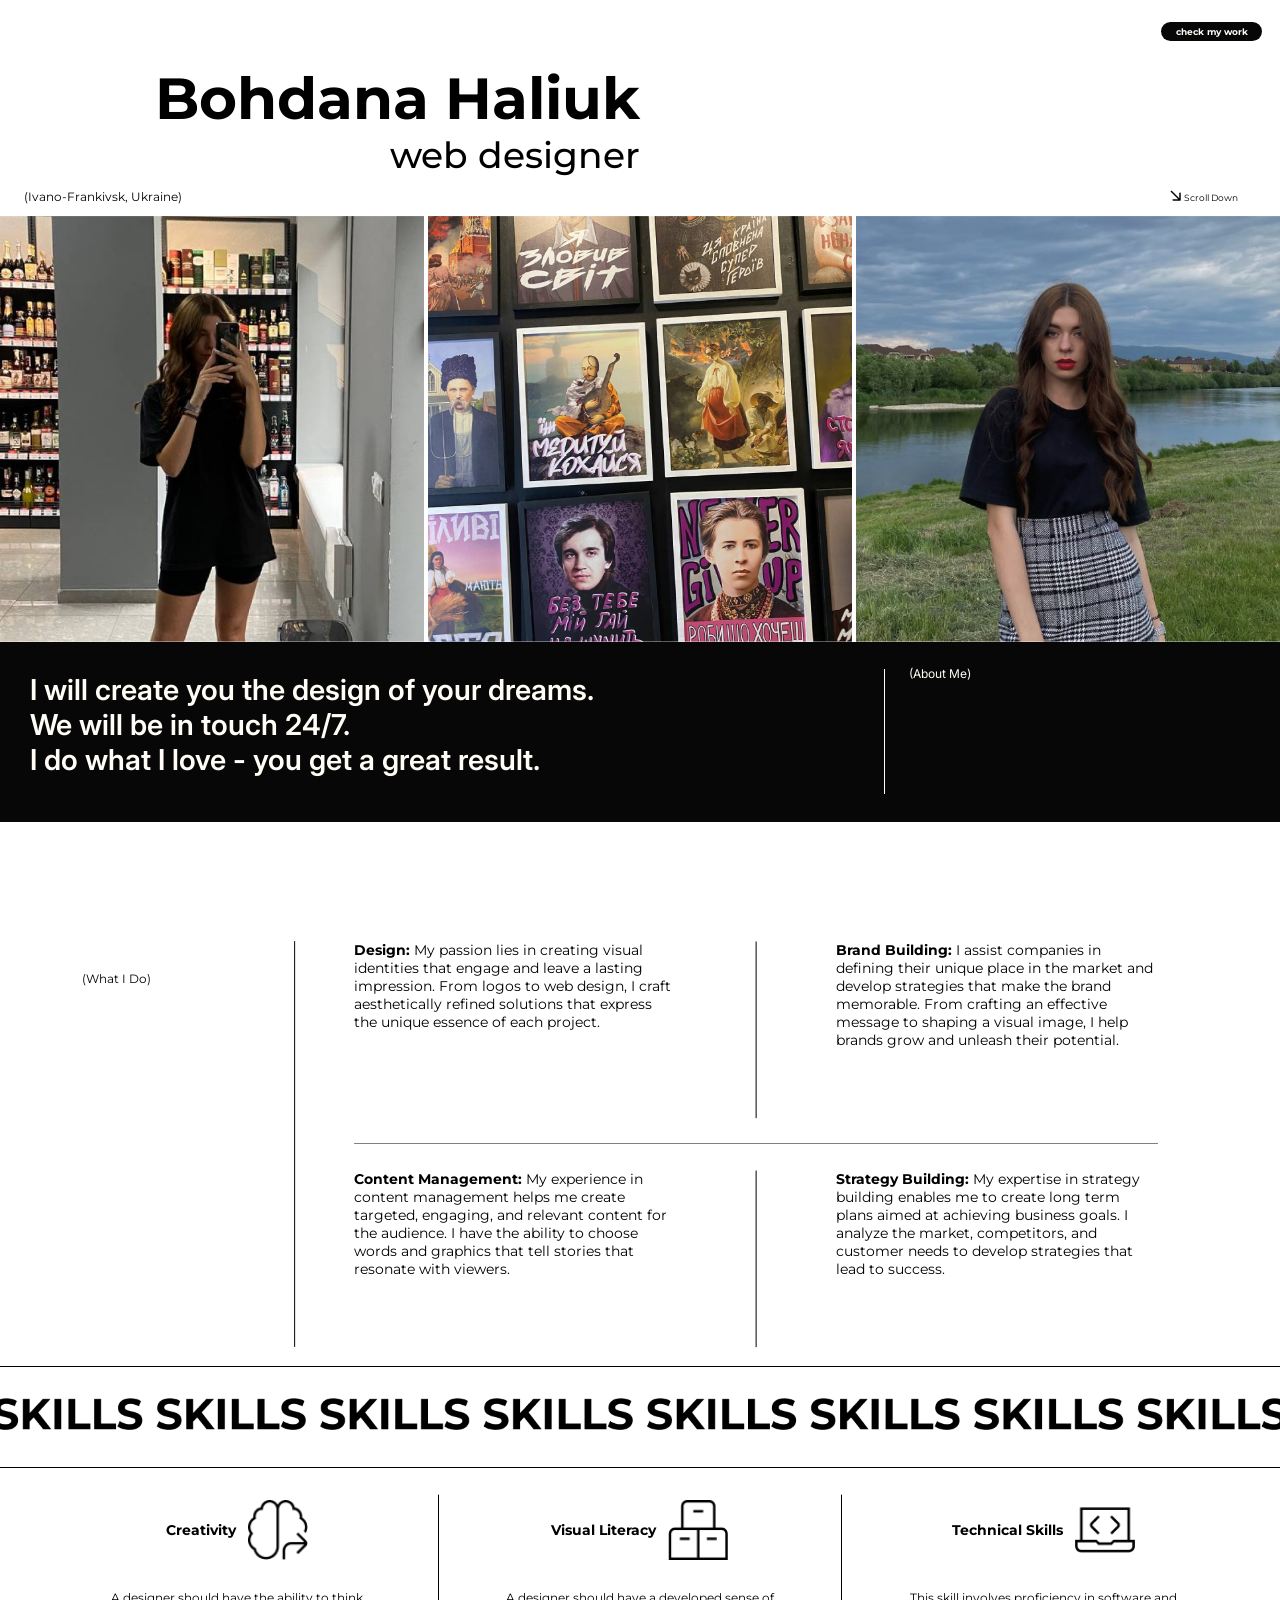
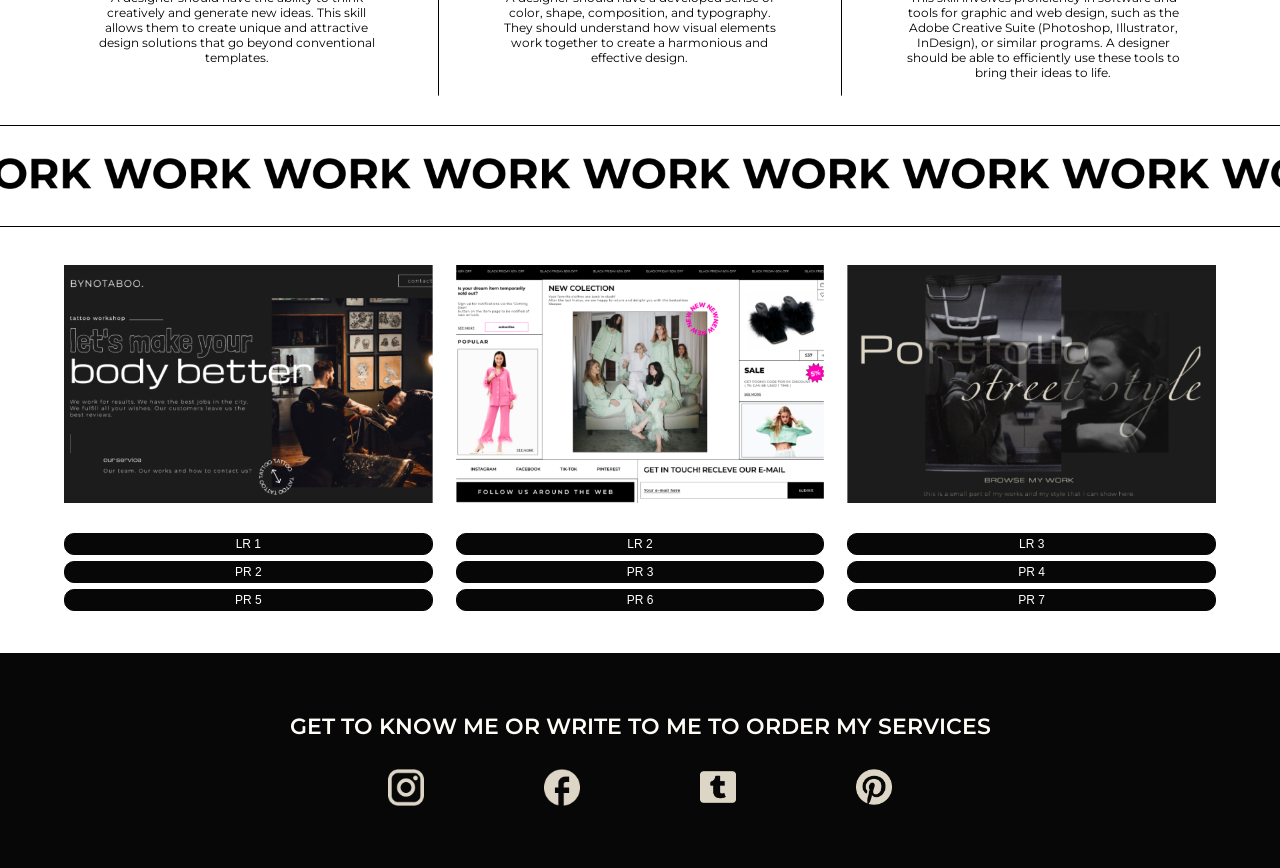
==== commit e100a215: "portfolio updated" ====
--- a/portfolioB/index.html
+++ b/portfolioB/index.html
@@ -82,10 +82,7 @@
         <img src="./img/Line 7.png" class="line7" alt="" />
       </section>
       <section class="third_page">
-        <div class="word_line">
-          SKILLS SKILLS SKILLS SKILLS SKILLS SKILLS SKILLS SKILLS SKILLS SKILLS
-          SKILLS SKILLS
-        </div>
+        <img src="./img/skills.png" alt="" class="word_line">
         <img src="./img/Line 7.png" class="line7" alt="" />
         <div class="container_pg3">
           <div class="card">
@@ -120,9 +117,7 @@
         <img src="./img/Line 7.png" class="line7" alt="" />
       </section>
       <section class="last_page">
-        <div class="word_line">
-          ORK WORK WORK WORK WORK WORK WORK WORK WORK WORK WORK WORK WORK WORK
-        </div>
+        <img src="./img/work.png" alt="" class="word_line">
         <img src="./img/Line 7.png" class="line7" alt="" />
         <div class="container_pg4" id="work">
           <div>
--- a/portfolioB/style.css
+++ b/portfolioB/style.css
@@ -171,12 +171,8 @@
 
 .word_line {
   width: 100%;
-  display: block;
+  margin: 5rem 0;
   overflow: hidden;
-  font-size: 6.4rem;
-  font-weight: 700;
-  margin: 5rem 0;
-  text-wrap: nowrap;
 }
 
 .container_pg3 {
@@ -552,7 +548,7 @@
 
   .photo_container img {
     min-width: unset;
-    width: 40%;
+    width: 38%;
   }
 
   .first_page > div:first-child {
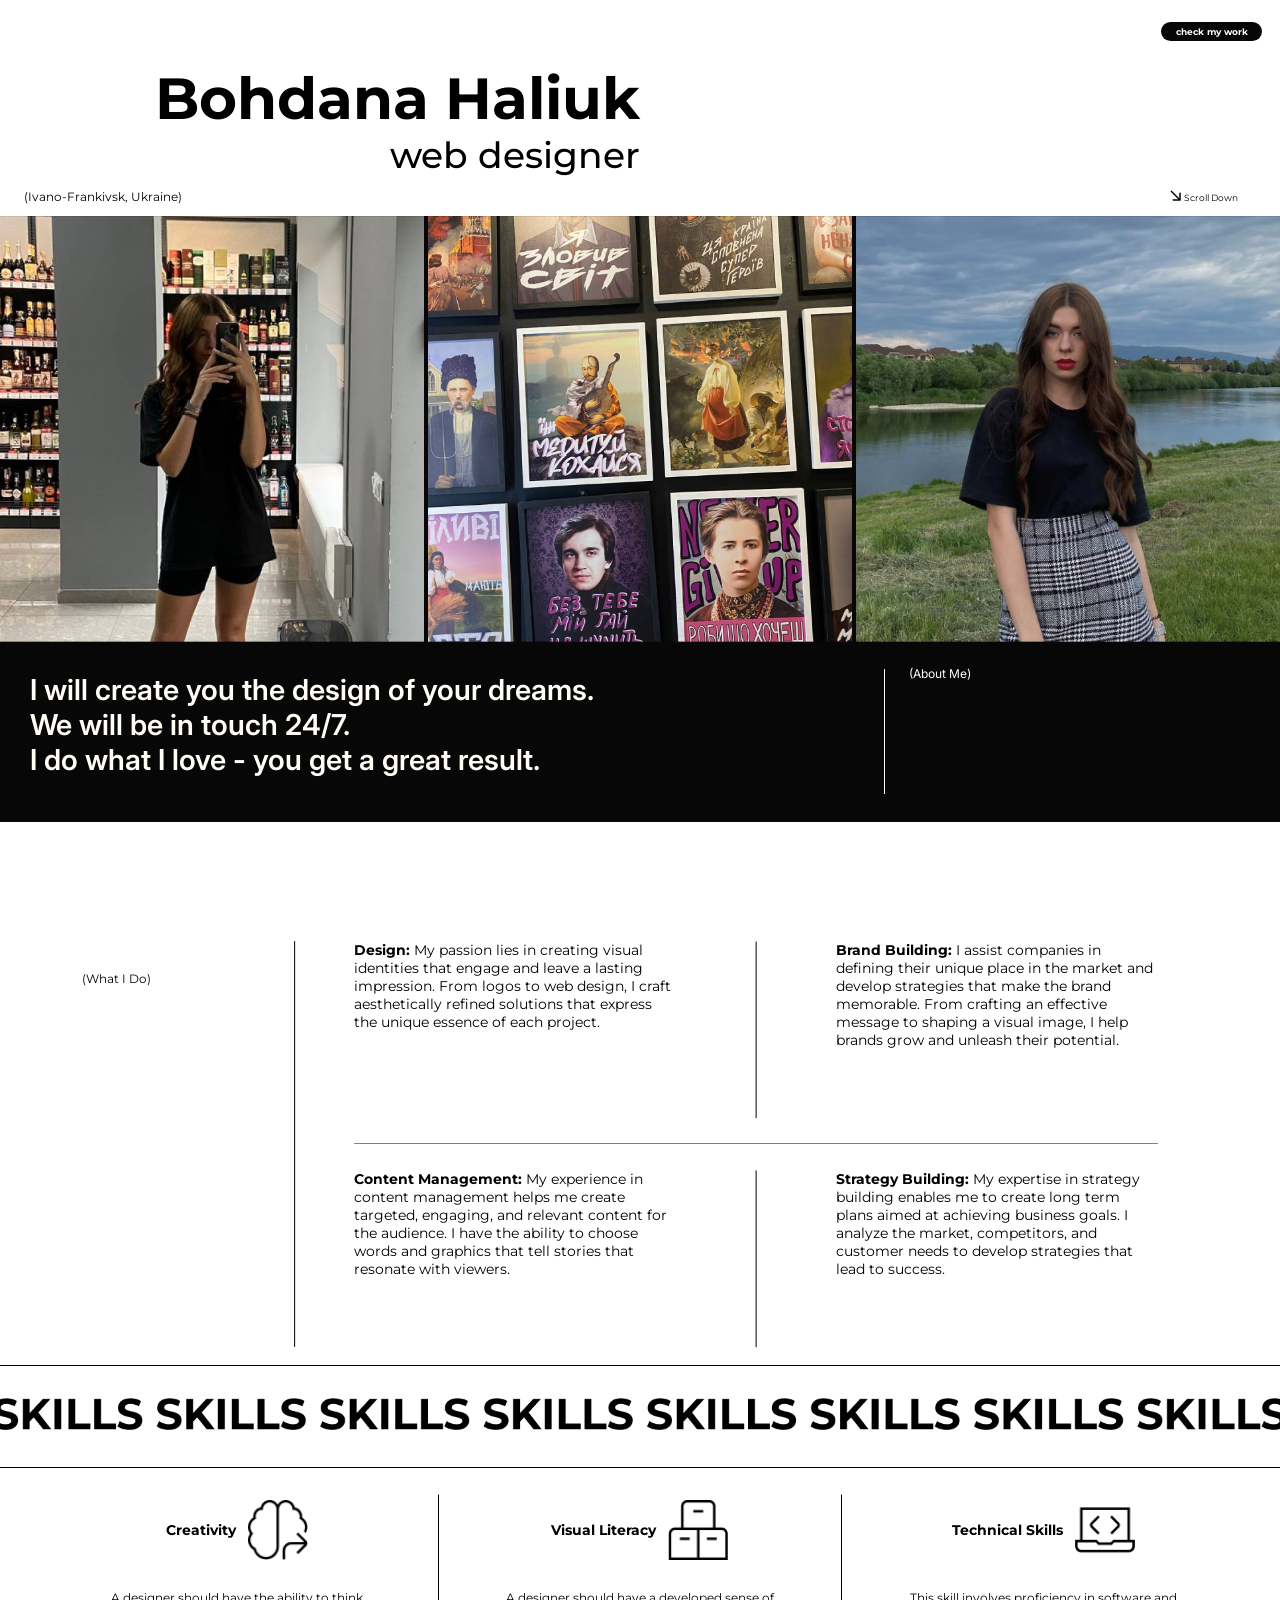
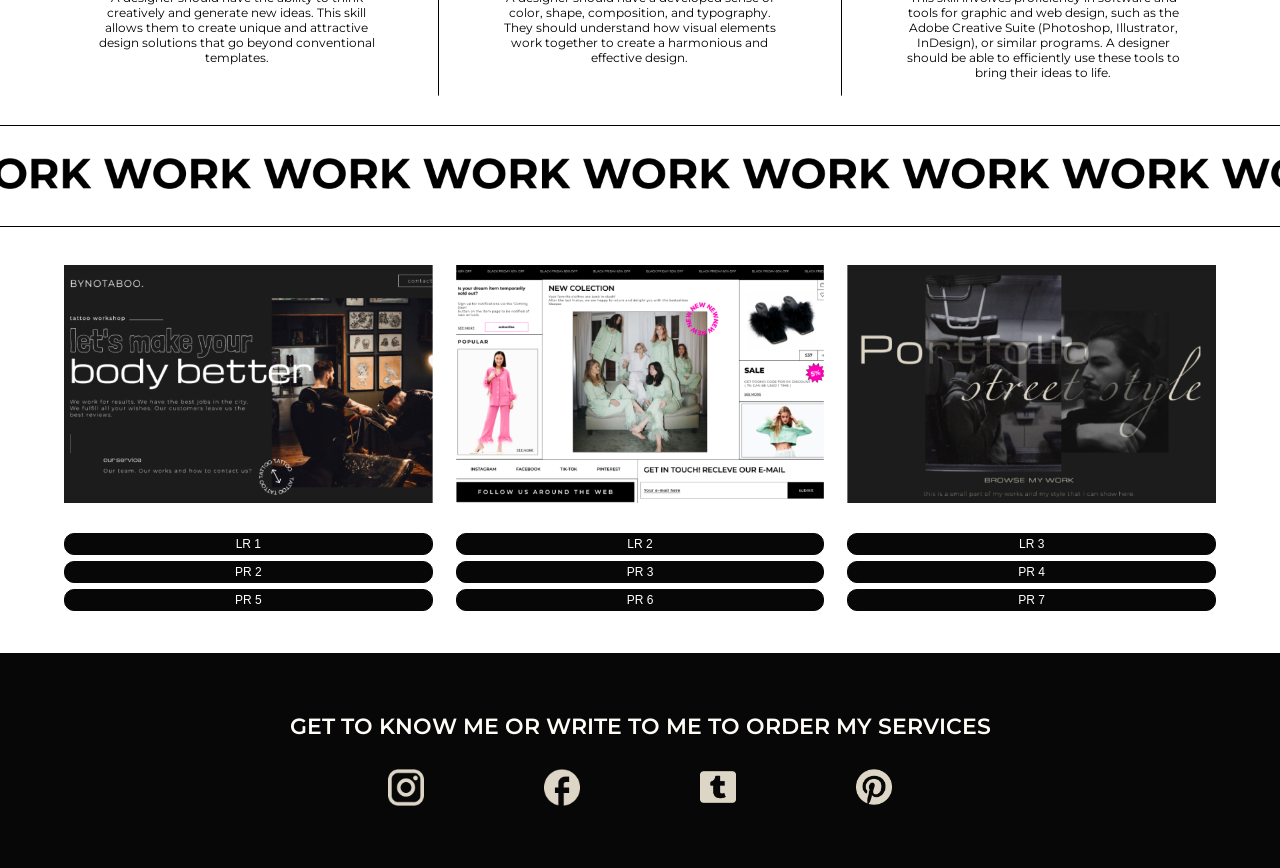
==== commit d3f8bd01: "Add files via upload" ====
--- a/portfolioB/index.html
+++ b/portfolioB/index.html
@@ -202,7 +202,7 @@
                 <button class="list_btn" id="list_btn8">PR 6</button>
                 <div class="task_menu active">
                   <ul>
-                    <li><a href="https://bogdanahliuk.github.io/PR6/index.html">Task 6.1</a></li>
+                    <li><a href="https://bogdanahliuk.github.io/PR_6/index.html">Task 6.1</a></li>
                     
                   </ul>
                 </div>
--- a/portfolioB/style.css
+++ b/portfolioB/style.css
@@ -79,6 +79,7 @@
   justify-content: space-between;
   max-height: 55vh;
   overflow: hidden;
+  background-color: #070707;
 }
 
 .photo_container img {
@@ -163,6 +164,7 @@
 
 .line7 {
   width: 100%;
+  height: 1px;
 }
 
 #mobile_line {
@@ -568,6 +570,7 @@
     justify-content: space-around;
     max-height: unset;
     height: 65%;
+    background-color: unset;
   }
 
   #mobile_line {
